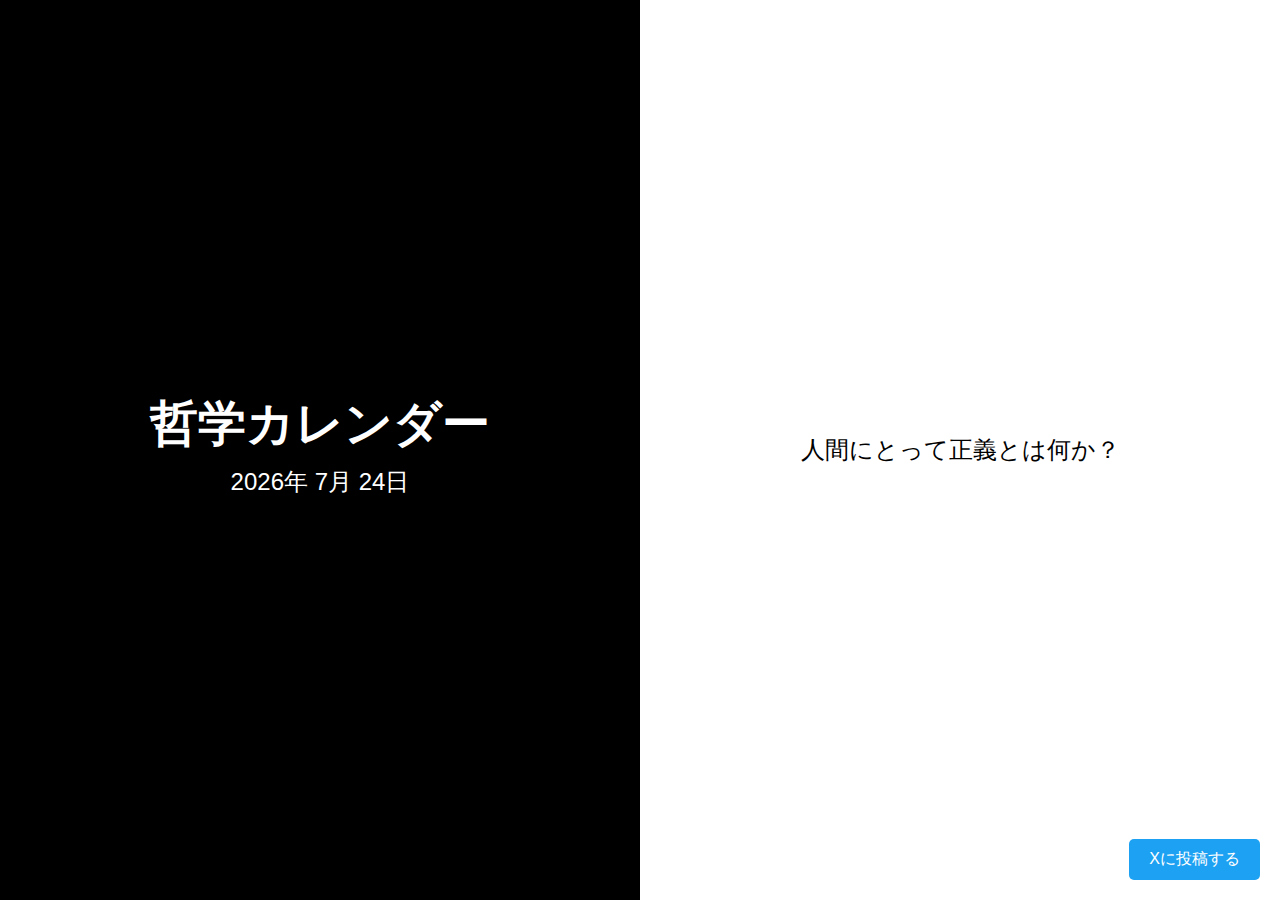
==== philosophy_calendar/index.html @ b70b317e "rename philosophy_calendar.html to index.html" ====
<!DOCTYPE html>
<html lang="ja">
<head>
    <meta charset="UTF-8">
    <meta name="viewport" content="width=device-width, initial-scale=1.0">
    <title>哲学カレンダー</title>
    <style>
        body {
            margin: 0;
            padding: 0;
            display: flex;
            height: 100vh;
            font-family: Arial, sans-serif;
        }

        .left, .right {
            width: 50%;
            display: flex;
            justify-content: center;
            align-items: center;
        }

        .left {
            background-color: black;
            color: white;
            flex-direction: column;
        }

        .right {
            background-color: white;
            color: black;
            flex-direction: column;
            position: relative;
        }

        h1 {
            font-size: 3em;
            margin: 0;
        }

        .date {
            font-size: 1.5em;
            margin: 10px 0;
        }

        .question {
            font-size: 1.5em;
            text-align: center;
            padding: 20px;
        }

        .tweet-button {
            position: absolute;
            bottom: 20px;
            right: 20px;
            padding: 10px 20px;
            font-size: 1em;
            background-color: #1DA1F2;
            color: white;
            border: none;
            border-radius: 5px;
            cursor: pointer;
        }

        .tweet-button:hover {
            background-color: #0d95e8;
        }

    </style>
</head>
<body>

    <div class="left">
        <h1>哲学カレンダー</h1>
        <div class="date" id="date"></div>
    </div>

    <div class="right">
        <p class="question" id="question">ここに哲学的な質問が表示されます。</p>
        <button class="tweet-button" id="tweetButton">Xに投稿する</button>
    </div>

    <script>
        // 日付を取得
        const today = new Date();
        const day = today.getDate();
        const month = today.getMonth() + 1; // 月は0から始まるため+1
        const year = today.getFullYear();

        // 日付の表示
        document.getElementById('date').textContent = `${year}年 ${month}月 ${day}日`;

        // 哲学的な質問のリスト
        const philosophicalQuestions = [
            "私たちの現実はどの程度信頼できるのか？",
            "自由意志とは幻想なのか、それとも実在するのか？",
            "道徳的に正しい行動とは何か？",
            "他人を理解することは可能なのか？",
            "美とは主観的なものか、客観的なものか？",
            "意識の本質とは何か？",
            "死後の世界は存在するのか？",
            "善と悪は絶対的なものか、それとも相対的なものか？",
            "幸福とはどのように定義されるべきか？",
            "人は本当に自由に生きられるのか？",
            "真実を知ることは本当に重要なのか？",
            "知識と信念の違いは何か？",
            "感情は理性よりも信頼できるか？",
            "世界の存在に目的があるのか？",
            "自我は実在するのか、それとも幻影か？",
            "人間にとって正義とは何か？",
            "時間は現実的なものか、それとも人間の認識の産物か？",
            "心と身体はどのように関連しているのか？",
            "人間の行動は本当に倫理的に評価できるのか？",
            "美徳とは何か？",
            "人はなぜ生きるのか？",
            "理想社会とはどのようなものか？",
            "言語は思考にどのように影響を与えるのか？",
            "本当の知恵とは何か？",
            "存在とはどのように定義されるべきか？"
        ];

        // ランダムな質問を選択する
        const randomIndex = Math.floor(Math.random() * philosophicalQuestions.length);
        const randomQuestion = philosophicalQuestions[randomIndex];

        // 質問の表示
        document.getElementById('question').textContent = randomQuestion;

        // Xに投稿するボタンの動作
        document.getElementById('tweetButton').onclick = function() {
            const textToTweet = `"${randomQuestion}" #哲学カレンダー philonook.com`;
            const tweetUrl = `https://twitter.com/intent/tweet?text=${encodeURIComponent(textToTweet)}`;
            window.open(tweetUrl, '_blank');
        };
    </script>

</body>
</html>
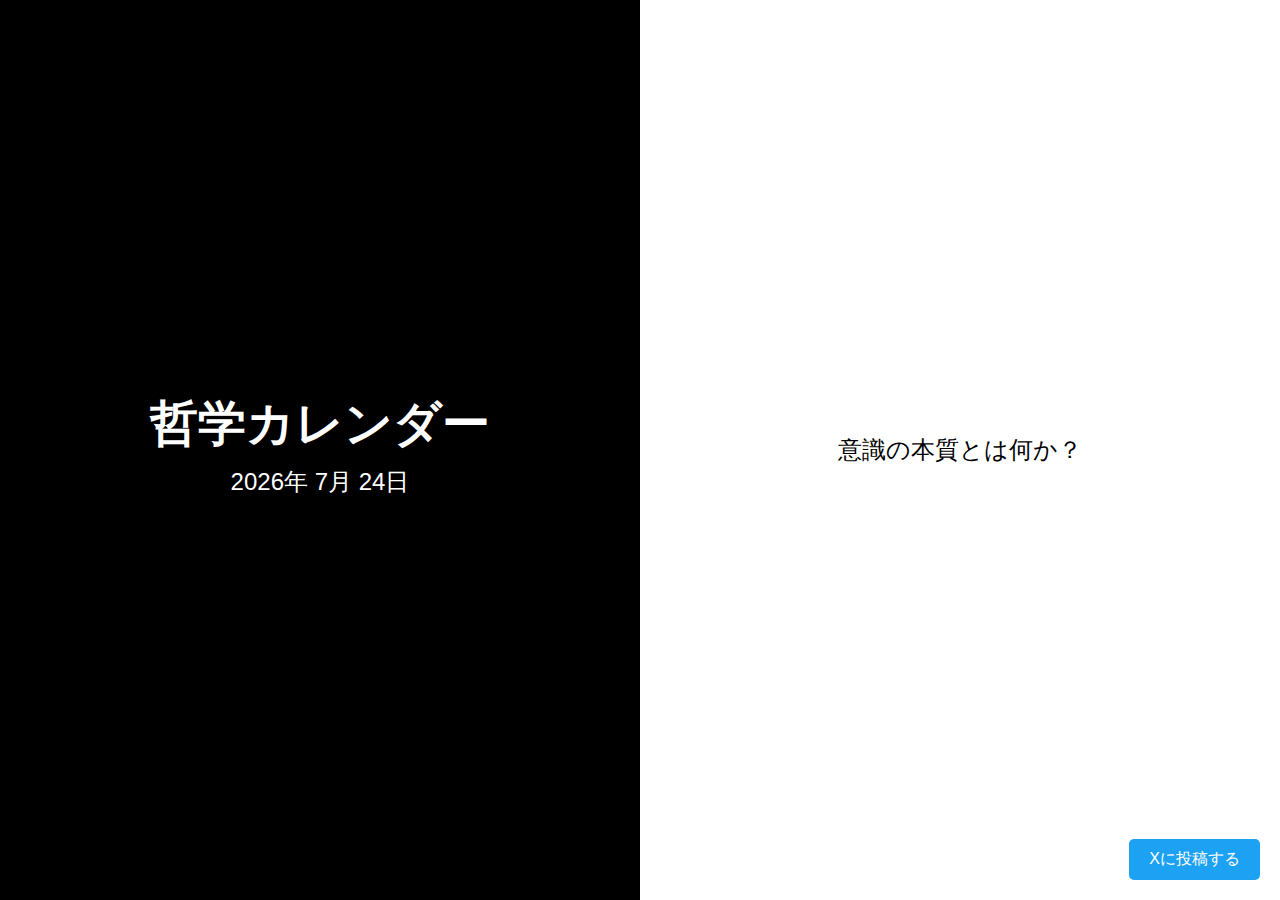
==== commit 80a40739: "change url" ====
--- a/philosophy_calendar/index.html
+++ b/philosophy_calendar/index.html
@@ -128,7 +128,7 @@
 
         // Xに投稿するボタンの動作
         document.getElementById('tweetButton').onclick = function() {
-            const textToTweet = `"${randomQuestion}" #哲学カレンダー philonook.com`;
+            const textToTweet = `"${randomQuestion}" #哲学カレンダー philonook.com/philosophy_calendar/`;
             const tweetUrl = `https://twitter.com/intent/tweet?text=${encodeURIComponent(textToTweet)}`;
             window.open(tweetUrl, '_blank');
         };
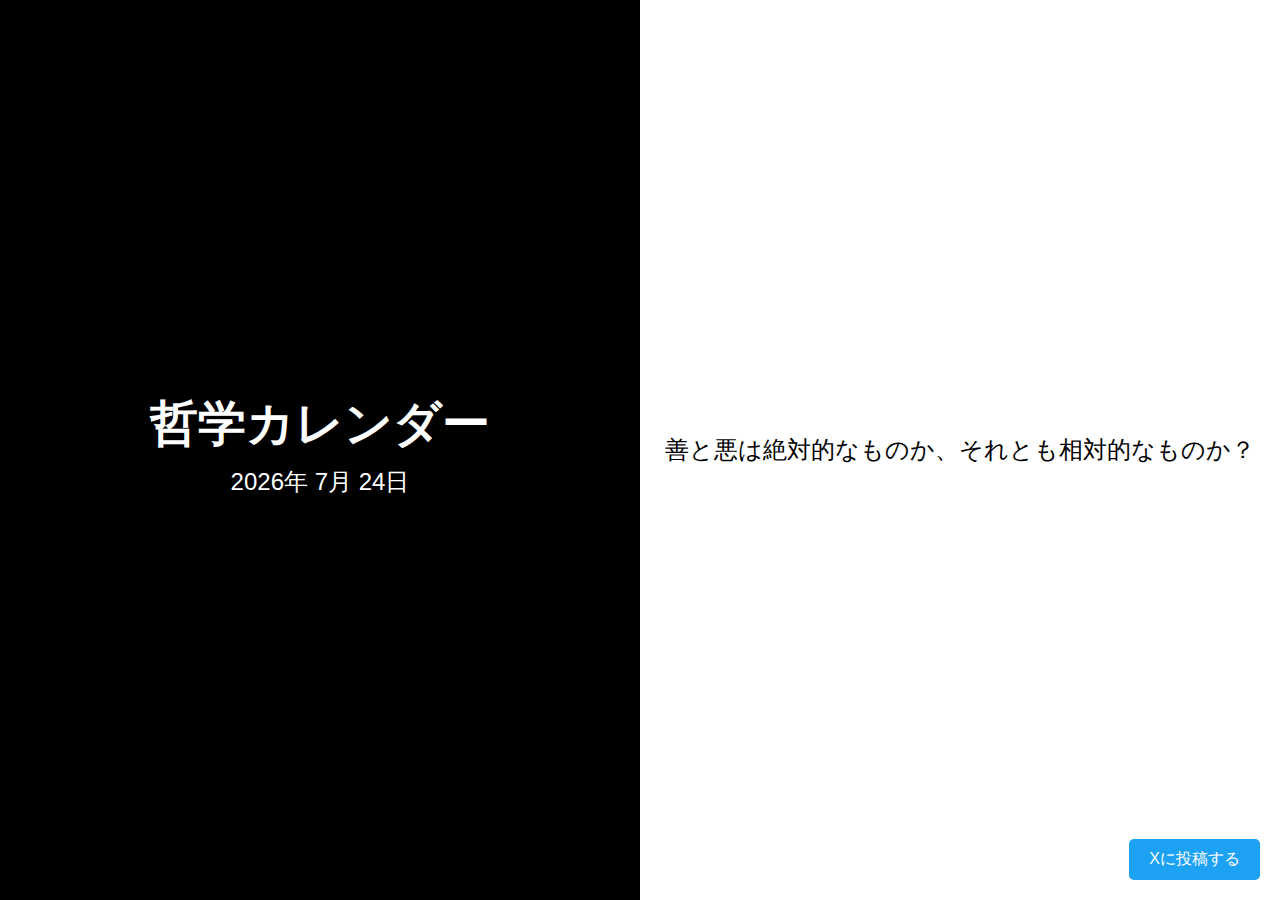
==== commit dc5c0f17: "change url" ====
--- a/philosophy_calendar/index.html
+++ b/philosophy_calendar/index.html
@@ -128,7 +128,7 @@
 
         // Xに投稿するボタンの動作
         document.getElementById('tweetButton').onclick = function() {
-            const textToTweet = `"${randomQuestion}" #哲学カレンダー philonook.com/philosophy_calendar/`;
+            const textToTweet = `"${randomQuestion}" #哲学カレンダー https://philonook.com/philosophy_calendar/`;
             const tweetUrl = `https://twitter.com/intent/tweet?text=${encodeURIComponent(textToTweet)}`;
             window.open(tweetUrl, '_blank');
         };
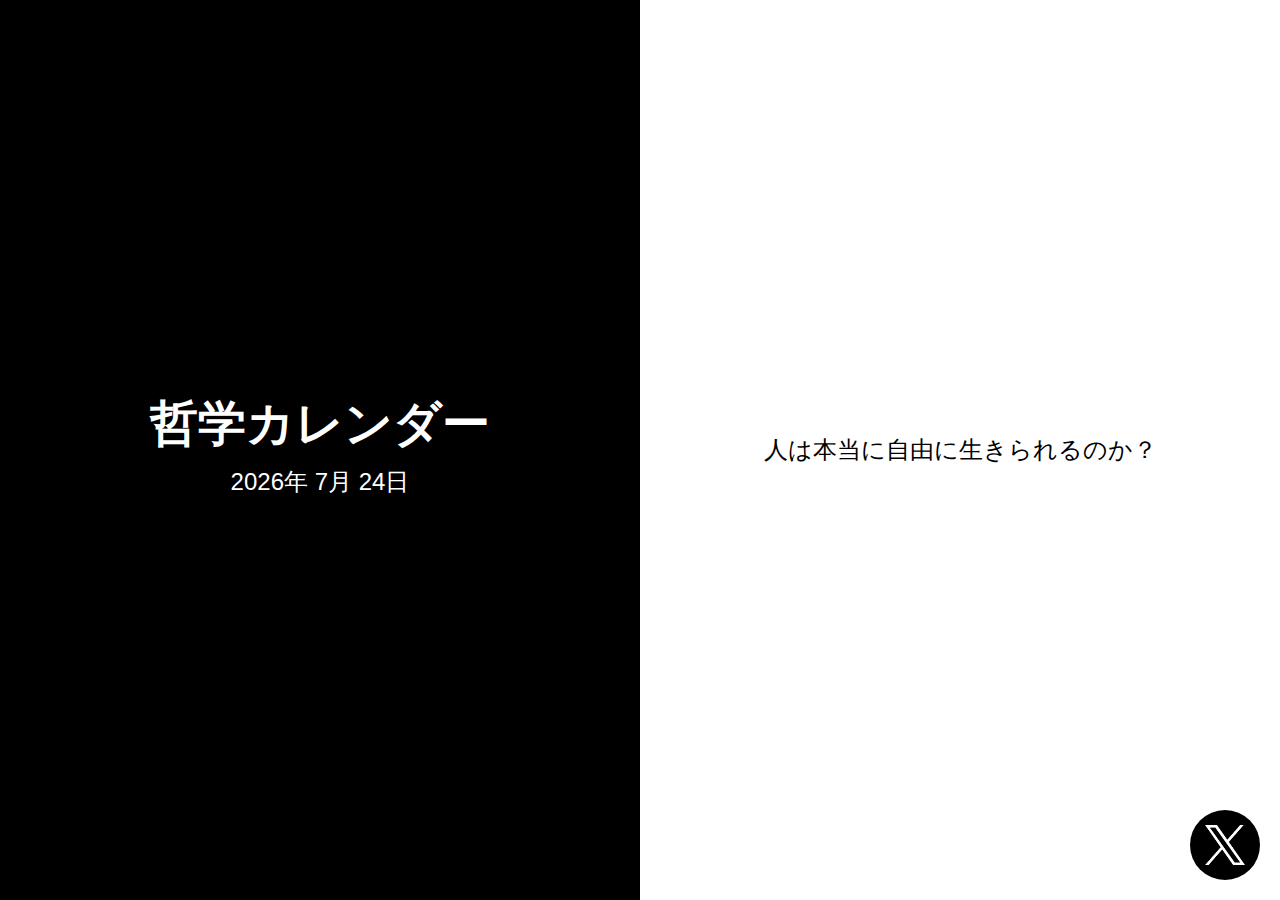
==== commit c4026f0e: "add css,js dir" ====
--- a/philosophy_calendar/index.html
+++ b/philosophy_calendar/index.html
@@ -4,69 +4,8 @@
     <meta charset="UTF-8">
     <meta name="viewport" content="width=device-width, initial-scale=1.0">
     <title>哲学カレンダー</title>
-    <style>
-        body {
-            margin: 0;
-            padding: 0;
-            display: flex;
-            height: 100vh;
-            font-family: Arial, sans-serif;
-        }
-
-        .left, .right {
-            width: 50%;
-            display: flex;
-            justify-content: center;
-            align-items: center;
-        }
-
-        .left {
-            background-color: black;
-            color: white;
-            flex-direction: column;
-        }
-
-        .right {
-            background-color: white;
-            color: black;
-            flex-direction: column;
-            position: relative;
-        }
-
-        h1 {
-            font-size: 3em;
-            margin: 0;
-        }
-
-        .date {
-            font-size: 1.5em;
-            margin: 10px 0;
-        }
-
-        .question {
-            font-size: 1.5em;
-            text-align: center;
-            padding: 20px;
-        }
-
-        .tweet-button {
-            position: absolute;
-            bottom: 20px;
-            right: 20px;
-            padding: 10px 20px;
-            font-size: 1em;
-            background-color: #1DA1F2;
-            color: white;
-            border: none;
-            border-radius: 5px;
-            cursor: pointer;
-        }
-
-        .tweet-button:hover {
-            background-color: #0d95e8;
-        }
-
-    </style>
+    <!-- 外部CSSファイルのリンク -->
+    <link rel="stylesheet" href="css/styles.css">
 </head>
 <body>
 
@@ -77,63 +16,13 @@
 
     <div class="right">
         <p class="question" id="question">ここに哲学的な質問が表示されます。</p>
-        <button class="tweet-button" id="tweetButton">Xに投稿する</button>
+        <button class="tweet-button" id="tweetButton">
+            <img src="images/x-logo.png" alt="X logo">
+        </button>
     </div>
 
-    <script>
-        // 日付を取得
-        const today = new Date();
-        const day = today.getDate();
-        const month = today.getMonth() + 1; // 月は0から始まるため+1
-        const year = today.getFullYear();
-
-        // 日付の表示
-        document.getElementById('date').textContent = `${year}年 ${month}月 ${day}日`;
-
-        // 哲学的な質問のリスト
-        const philosophicalQuestions = [
-            "私たちの現実はどの程度信頼できるのか？",
-            "自由意志とは幻想なのか、それとも実在するのか？",
-            "道徳的に正しい行動とは何か？",
-            "他人を理解することは可能なのか？",
-            "美とは主観的なものか、客観的なものか？",
-            "意識の本質とは何か？",
-            "死後の世界は存在するのか？",
-            "善と悪は絶対的なものか、それとも相対的なものか？",
-            "幸福とはどのように定義されるべきか？",
-            "人は本当に自由に生きられるのか？",
-            "真実を知ることは本当に重要なのか？",
-            "知識と信念の違いは何か？",
-            "感情は理性よりも信頼できるか？",
-            "世界の存在に目的があるのか？",
-            "自我は実在するのか、それとも幻影か？",
-            "人間にとって正義とは何か？",
-            "時間は現実的なものか、それとも人間の認識の産物か？",
-            "心と身体はどのように関連しているのか？",
-            "人間の行動は本当に倫理的に評価できるのか？",
-            "美徳とは何か？",
-            "人はなぜ生きるのか？",
-            "理想社会とはどのようなものか？",
-            "言語は思考にどのように影響を与えるのか？",
-            "本当の知恵とは何か？",
-            "存在とはどのように定義されるべきか？"
-        ];
-
-        // ランダムな質問を選択する
-        const randomIndex = Math.floor(Math.random() * philosophicalQuestions.length);
-        const randomQuestion = philosophicalQuestions[randomIndex];
-
-        // 質問の表示
-        document.getElementById('question').textContent = randomQuestion;
-
-        // Xに投稿するボタンの動作
-        document.getElementById('tweetButton').onclick = function() {
-            const textToTweet = `"${randomQuestion}" #哲学カレンダー https://philonook.com/philosophy_calendar/`;
-            const tweetUrl = `https://twitter.com/intent/tweet?text=${encodeURIComponent(textToTweet)}`;
-            window.open(tweetUrl, '_blank');
-        };
-    </script>
+    <!-- 外部JSファイルの読み込み -->
+    <script src="js/script.js"></script>
 
 </body>
 </html>
-
--- a/philosophy_calendar/css/styles.css
+++ b/philosophy_calendar/css/styles.css
@@ -0,0 +1,65 @@
+/* styles.css */
+body {
+    margin: 0;
+    padding: 0;
+    display: flex;
+    height: 100vh;
+    font-family: Arial, sans-serif;
+}
+
+.left, .right {
+    width: 50%;
+    display: flex;
+    justify-content: center;
+    align-items: center;
+}
+
+.left {
+    background-color: black;
+    color: white;
+    flex-direction: column;
+}
+
+.right {
+    background-color: white;
+    color: black;
+    flex-direction: column;
+    position: relative;
+}
+
+h1 {
+    font-size: 3em;
+    margin: 0;
+}
+
+.date {
+    font-size: 1.5em;
+    margin: 10px 0;
+}
+
+.question {
+    font-size: 1.5em;
+    text-align: center;
+    padding: 20px;
+}
+
+.tweet-button {
+    position: absolute;
+    bottom: 20px;
+    right: 20px;
+    padding: 10px;
+    background-color: black;
+    border-radius: 50%;
+    display: flex;
+    justify-content: center;
+    align-items: center;
+    width: 70px;
+    height: 70px;
+    border: none;
+    cursor: pointer;
+}
+
+.tweet-button img {
+    width: 40px;
+    height: 40px;
+}
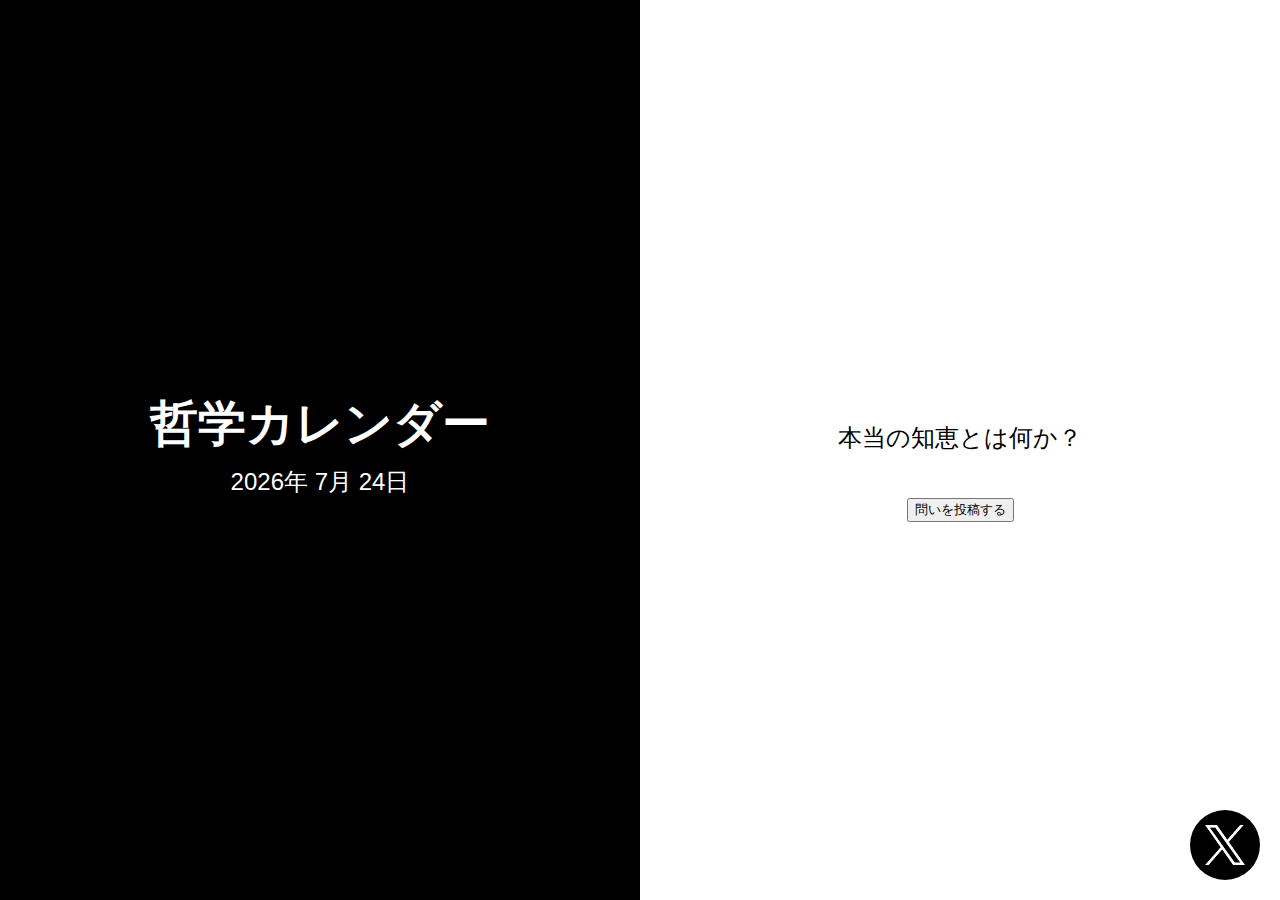
==== commit cb8a99a1: "問いを投稿するボタンを追加" ====
--- a/philosophy_calendar/index.html
+++ b/philosophy_calendar/index.html
@@ -14,8 +14,15 @@
         <div class="date" id="date"></div>
     </div>
 
+    <!-- 問いを投稿するボタンの追加 -->
     <div class="right">
         <p class="question" id="question">ここに哲学的な質問が表示されます。</p>
+        
+        <!-- 新しく追加した「問いを投稿する」ボタン -->
+        <button class="submit-question-button" onclick="window.location.href='submit.html'">
+            問いを投稿する
+        </button>
+        
         <button class="tweet-button" id="tweetButton">
             <img src="images/x-logo.png" alt="X logo">
         </button>
